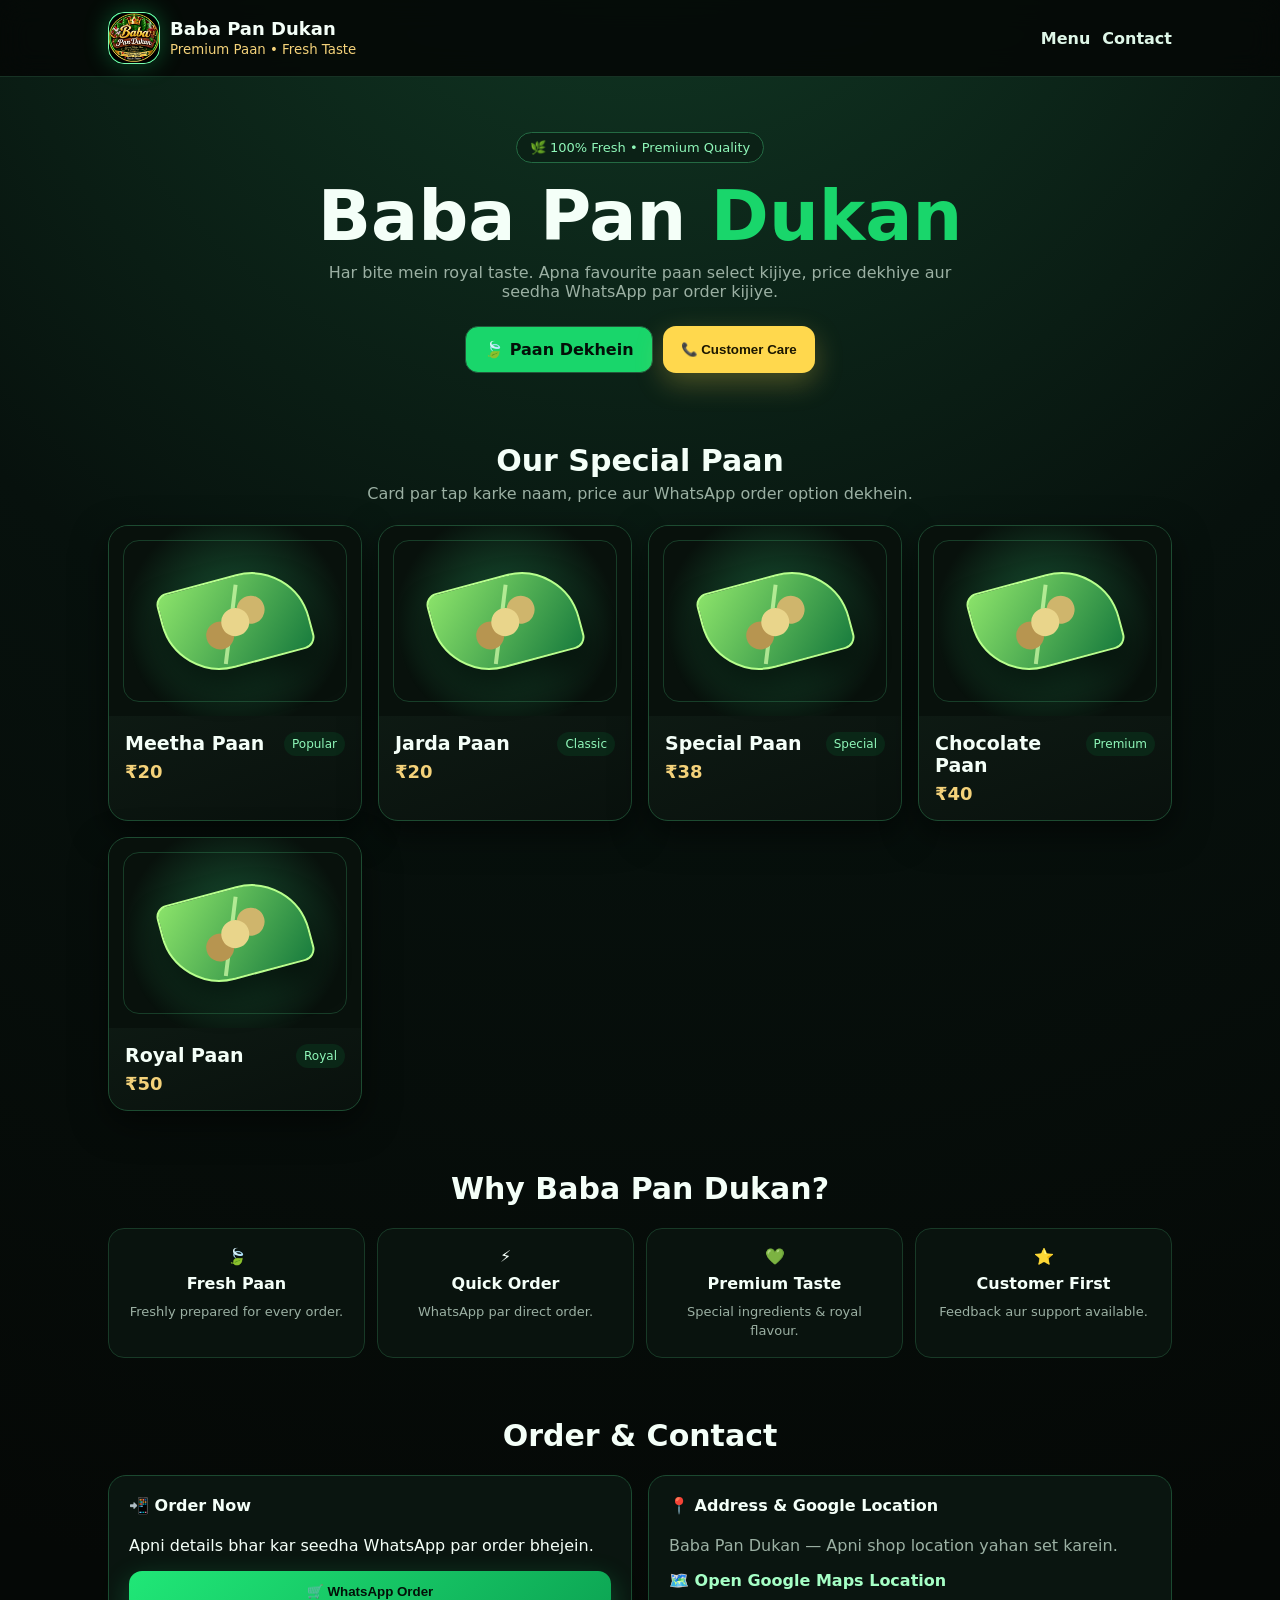
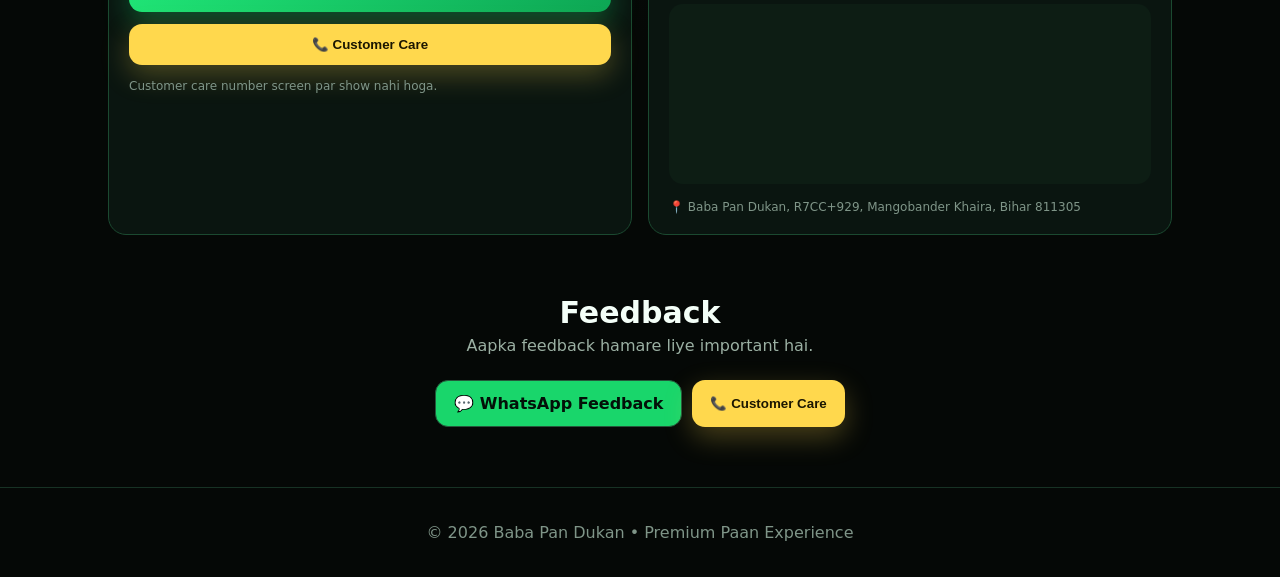
==== index.html @ 9f7e2d70 "Rename Baba_Pan_Dukan_Premium_New_UI.html to index.html" ====
<!DOCTYPE html>
<html lang="hi">
<head>
<meta charset="UTF-8">
<meta name="viewport" content="width=device-width, initial-scale=1.0">
<meta name="theme-color" content="#07110d">
<title>Baba Pan Dukan | Premium Paan</title>
<style>
:root{--bg:#050806;--panel:#0b1510;--panel2:#0f1d15;--green:#19d66b;--green2:#0fa653;--gold:#f4d27a;--text:#f4fff8;--muted:#9bb0a3}
*{box-sizing:border-box}html{scroll-behavior:smooth}body{margin:0;background:radial-gradient(circle at 50% -10%,#123d27 0,#07110d 38%,#050806 75%);color:var(--text);font-family:system-ui,-apple-system,Segoe UI,Roboto,sans-serif}
header{position:sticky;top:0;z-index:20;background:rgba(5,8,6,.9);backdrop-filter:blur(14px);border-bottom:1px solid #173224}
.nav{max-width:1100px;margin:auto;padding:12px 18px;display:flex;align-items:center;justify-content:space-between;gap:14px}
.brand{display:flex;align-items:center;gap:10px}.logo{width:52px;height:52px;border-radius:16px;background:linear-gradient(145deg,#1ce875,#087c3b);display:grid;place-items:center;box-shadow:0 0 25px #19d66b55;border:1px solid #7affb1}
.logo svg{width:40px;height:40px}.logo img{width:100%;height:100%;object-fit:cover;border-radius:16px;display:block}.brand h1{font-size:18px;margin:0}.brand small{color:var(--gold)}
.nav a{color:#dff7e8;text-decoration:none;margin-left:12px;font-weight:700}
.hero{max-width:1100px;margin:auto;padding:55px 18px 35px;text-align:center}.badge{display:inline-block;border:1px solid #246a43;color:#8ff7b9;background:#0b2116;padding:7px 13px;border-radius:999px;font-size:13px}
.hero h2{font-size:clamp(36px,8vw,70px);line-height:1;margin:18px 0 12px}.hero h2 span{color:var(--green)}.hero p{max-width:650px;margin:0 auto;color:var(--muted);font-size:16px}
.actions{display:flex;justify-content:center;gap:10px;flex-wrap:wrap;margin-top:25px}.btn{display:inline-flex;align-items:center;justify-content:center;padding:13px 18px;border-radius:13px;text-decoration:none;font-weight:800;border:1px solid #24583b}.primary{background:var(--green);color:#031008}.secondary{background:#0c1912;color:white}
.section{max-width:1100px;margin:auto;padding:25px 18px}.section h3{text-align:center;font-size:30px;margin:10px 0 6px}.section>p{text-align:center;color:var(--muted);margin-top:0}
.grid{display:grid;grid-template-columns:repeat(auto-fit,minmax(220px,1fr));gap:16px;margin-top:22px}
.card{background:linear-gradient(160deg,#122219,#09110d);border:1px solid #1d4b31;border-radius:20px;overflow:hidden;box-shadow:0 12px 35px #0008;cursor:pointer;transition:.25s}.card:hover{transform:translateY(-5px);border-color:#31e878}
.photo{height:190px;display:grid;place-items:center;background:radial-gradient(circle,#1a5c38,#08110c 70%);position:relative}.photo:after{content:"";position:absolute;inset:14px;border:1px solid #55e89433;border-radius:16px}
.paan{width:145px;height:90px;background:linear-gradient(135deg,#8be36a,#197c3e);border-radius:12px 60px 12px 60px;transform:rotate(-15deg);box-shadow:0 18px 30px #0009;position:relative;border:2px solid #b8ff8d}.paan:before{content:"";position:absolute;left:45%;top:5px;width:4px;height:80px;background:#d8ffae;transform:rotate(22deg);opacity:.7}.paan:after{content:"";position:absolute;width:28px;height:28px;border-radius:50%;background:#e9d58b;left:56px;top:30px;box-shadow:18px -8px #cfb56c,-18px 9px #b79550}
.info{padding:16px}.info h4{margin:0 0 7px;font-size:19px}.price{color:var(--gold);font-weight:900;font-size:18px}.tag{float:right;color:#8ff7b9;font-size:12px;background:#0a2717;padding:5px 8px;border-radius:999px}
.features{display:grid;grid-template-columns:repeat(auto-fit,minmax(180px,1fr));gap:12px;margin-top:22px}.feature{background:#09130e;border:1px solid #183a27;border-radius:16px;padding:18px;text-align:center}.feature b{display:block;margin:8px 0}.feature span{color:var(--muted);font-size:13px}
.contact{display:grid;grid-template-columns:1fr 1fr;gap:16px;margin-top:22px}.box{background:#0a1510;border:1px solid #1b4930;border-radius:18px;padding:20px}.box h4{margin-top:0}.box a{color:#a6ffc6;text-decoration:none;font-weight:800}.map{width:100%;height:180px;border:0;border-radius:14px;background:#0d1d14}
footer{text-align:center;color:#7f9588;padding:35px 18px;border-top:1px solid #173224;margin-top:35px}
.modal{position:fixed;inset:0;background:#000b;display:none;align-items:center;justify-content:center;padding:18px;z-index:50}.modal.open{display:flex}.dialog{max-width:430px;width:100%;background:#0b1510;border:1px solid #2b7047;border-radius:22px;padding:22px;box-shadow:0 30px 80px #000}.close{float:right;background:none;border:0;color:#fff;font-size:28px}.dialog .bigprice{font-size:30px;color:var(--gold);font-weight:900;margin:12px 0}.order{display:block;text-align:center;background:var(--green);color:#031008;text-decoration:none;font-weight:900;padding:15px;border-radius:13px;margin-top:18px}

.order-ui{background:linear-gradient(135deg,#20e777,#0da654)!important;color:#031008!important;border:none!important;box-shadow:0 10px 28px #19d66b55}.care-ui{background:#ffd84d!important;color:#1b1600!important;border:none!important;box-shadow:0 10px 28px #ffd84d44}.form-modal .dialog{max-width:470px}.form-title{margin:8px 0 6px;font-size:25px}.form-sub{color:var(--muted);font-size:14px;margin:0 0 16px}.field{margin:12px 0}.field label{display:block;font-size:13px;font-weight:800;margin:0 0 6px;color:#dff7e8}.field input,.field textarea{width:100%;padding:14px 15px;border-radius:14px;border:1px solid #285b3e;background:#07110d;color:#fff;outline:none;font:inherit}.field textarea{min-height:90px;resize:vertical}.wa-submit{width:100%;margin-top:14px;border:0;padding:15px 18px;border-radius:14px;background:linear-gradient(135deg,#25e878,#0da654);color:#031008;font-size:16px;font-weight:900;cursor:pointer}.selected-item{background:#0a2115;border:1px solid #1d5b39;padding:10px 12px;border-radius:12px;color:#a9f7c5;font-size:13px;margin-bottom:12px}.contact-buttons{display:flex;flex-direction:column;gap:12px}.contact-buttons .btn{width:100%}
@media(max-width:700px){.nav a{display:none}.contact{grid-template-columns:1fr}.hero{padding-top:38px}}
</style>
</head>
<body>
<header><div class="nav">
<div class="brand">
<div class="logo" aria-label="Baba Pan Dukan logo"><img src="[data-uri]" alt="Baba Pan Dukan Logo"></div><div><h1>Baba Pan Dukan</h1><small>Premium Paan • Fresh Taste</small></div>
</div>
<div><a href="#menu">Menu</a><a href="#contact">Contact</a></div>
</div></header>

<section class="hero">
<div class="badge">🌿 100% Fresh • Premium Quality</div>
<h2>Baba Pan <span>Dukan</span></h2>
<p>Har bite mein royal taste. Apna favourite paan select kijiye, price dekhiye aur seedha WhatsApp par order kijiye.</p>
<div class="actions"><a class="btn primary" href="#menu">🍃 Paan Dekhein</a><button class="btn care-ui" type="button" onclick="callCustomerCare()">📞 Customer Care</button></div>
</section>

<section class="section" id="menu">
<h3>Our Special Paan</h3><p>Card par tap karke naam, price aur WhatsApp order option dekhein.</p>
<div class="grid">
<div class="card" onclick="openItem('Meetha Paan','₹20')"><div class="photo"><div class="paan"></div></div><div class="info"><span class="tag">Popular</span><h4>Meetha Paan</h4><div class="price">₹20</div></div></div>
<div class="card" onclick="openItem('Jarda Paan','₹20')"><div class="photo"><div class="paan"></div></div><div class="info"><span class="tag">Classic</span><h4>Jarda Paan</h4><div class="price">₹20</div></div></div>
<div class="card" onclick="openItem('Special Paan','₹38')"><div class="photo"><div class="paan"></div></div><div class="info"><span class="tag">Special</span><h4>Special Paan</h4><div class="price">₹38</div></div></div>
<div class="card" onclick="openItem('Chocolate Paan','₹40')"><div class="photo"><div class="paan"></div></div><div class="info"><span class="tag">Premium</span><h4>Chocolate Paan</h4><div class="price">₹40</div></div></div>
<div class="card" onclick="openItem('Royal Paan','₹50')"><div class="photo"><div class="paan"></div></div><div class="info"><span class="tag">Royal</span><h4>Royal Paan</h4><div class="price">₹50</div></div></div>
</div>
</section>

<section class="section">
<h3>Why Baba Pan Dukan?</h3>
<div class="features">
<div class="feature">🍃<b>Fresh Paan</b><span>Freshly prepared for every order.</span></div>
<div class="feature">⚡<b>Quick Order</b><span>WhatsApp par direct order.</span></div>
<div class="feature">💚<b>Premium Taste</b><span>Special ingredients & royal flavour.</span></div>
<div class="feature">⭐<b>Customer First</b><span>Feedback aur support available.</span></div>
</div>
</section>

<section class="section" id="contact">
<h3>Order & Contact</h3>
<div class="contact">
<div class="box"><h4>📲 Order Now</h4><p>Apni details bhar kar seedha WhatsApp par order bhejein.</p><div class="contact-buttons"><button class="btn order-ui" type="button" onclick="showOrderForm()">🛒 WhatsApp Order</button><button class="btn care-ui" type="button" onclick="callCustomerCare()">📞 Customer Care</button></div><p style="color:#7f9588;font-size:12px;margin:14px 0 0">Customer care number screen par show nahi hoga.</p></div>
<div class="box"><h4>📍 Address & Google Location</h4><p style="color:#9bb0a3">Baba Pan Dukan — Apni shop location yahan set karein.</p><a href="https://maps.app.goo.gl/uQb42yUqo8UnBDfG7" target="_blank">🗺️ Open Google Maps Location</a>
<div style="margin-top:14px">
<iframe class="map" src="https://www.google.com/maps?q=Baba%20Pan%20Dukan%2C%20R7CC%20929%2C%20Mangobander%20Khaira%2C%20Bihar%20811305&output=embed" loading="lazy" allowfullscreen></iframe>
</div>
<p style="color:#7f9588;font-size:12px;margin-bottom:0">📍 Baba Pan Dukan, R7CC+929, Mangobander Khaira, Bihar 811305</p></div>
</div>
</section>

<section class="section">
<h3>Feedback</h3><p>Aapka feedback hamare liye important hai.</p>
<div class="actions"><a class="btn primary" href="https://wa.me/918102856181?text=Feedback%20for%20Baba%20Pan%20Dukan%3A%20" target="_blank">💬 WhatsApp Feedback</a><button class="btn care-ui" type="button" onclick="callCustomerCare()">📞 Customer Care</button></div>
</section>

<footer>© 2026 Baba Pan Dukan • Premium Paan Experience</footer>

<div class="modal" id="modal" onclick="if(event.target===this)closeItem()"><div class="dialog">
<button class="close" onclick="closeItem()">×</button><div class="badge">🍃 Baba Pan Dukan</div><h2 id="itemName"></h2><div class="bigprice" id="itemPrice"></div><p style="color:#9bb0a3">Freshly prepared. WhatsApp par order karne ke liye neeche button dabayein.</p><button class="order order-ui" id="orderBtn" type="button">📲 WhatsApp Order</button>
</div></div>


<div class="modal form-modal" id="orderFormModal" onclick="if(event.target===this)closeOrderForm()"><div class="dialog"><button class="close" onclick="closeOrderForm()">×</button><div class="badge">🛒 Baba Pan Dukan Order</div><h2 class="form-title">Order Details</h2><p class="form-sub">Apni details bhariye, phir WhatsApp par order bhejiye.</p><div class="selected-item" id="selectedItemText">General Paan Order</div><div class="field"><label for="custName">Name</label><input id="custName" type="text" placeholder="Apna naam likhiye"></div><div class="field"><label for="custNumber">Number</label><input id="custNumber" type="tel" inputmode="numeric" placeholder="Apna mobile number likhiye"></div><div class="field"><label for="custAddress">Address</label><textarea id="custAddress" placeholder="Apna complete address likhiye"></textarea></div><button class="wa-submit" type="button" onclick="sendWhatsAppOrder()">💚 WhatsApp Order Kare</button></div></div>
<script>
let selectedOrderItem='';
function openItem(name,price){document.getElementById('itemName').textContent=name;document.getElementById('itemPrice').textContent=price;selectedOrderItem=name+' — '+price;document.getElementById('orderBtn').onclick=function(){showOrderForm(selectedOrderItem)};document.getElementById('modal').classList.add('open');}
function closeItem(){document.getElementById('modal').classList.remove('open')}
function showOrderForm(item){selectedOrderItem=item||selectedOrderItem||'General Paan Order';document.getElementById('selectedItemText').textContent='Selected: '+selectedOrderItem;document.getElementById('modal').classList.remove('open');document.getElementById('orderFormModal').classList.add('open');}
function closeOrderForm(){document.getElementById('orderFormModal').classList.remove('open')}
function sendWhatsAppOrder(){const name=document.getElementById('custName').value.trim();const number=document.getElementById('custNumber').value.trim();const address=document.getElementById('custAddress').value.trim();if(!name||!number||!address){alert('Please Name, Number aur Address bhariye.');return;}const msg='Namaste Baba Pan Dukan,%0A%0A🛒 Order: '+encodeURIComponent(selectedOrderItem||'General Paan Order')+'%0A👤 Name: '+encodeURIComponent(name)+'%0A📱 Customer Number: '+encodeURIComponent(number)+'%0A📍 Address: '+encodeURIComponent(address);window.open('https://wa.me/918102856181?text='+msg,'_blank');}
function callCustomerCare(){window.location.href='tel:9113412347';}
</script>
</body>
</html>
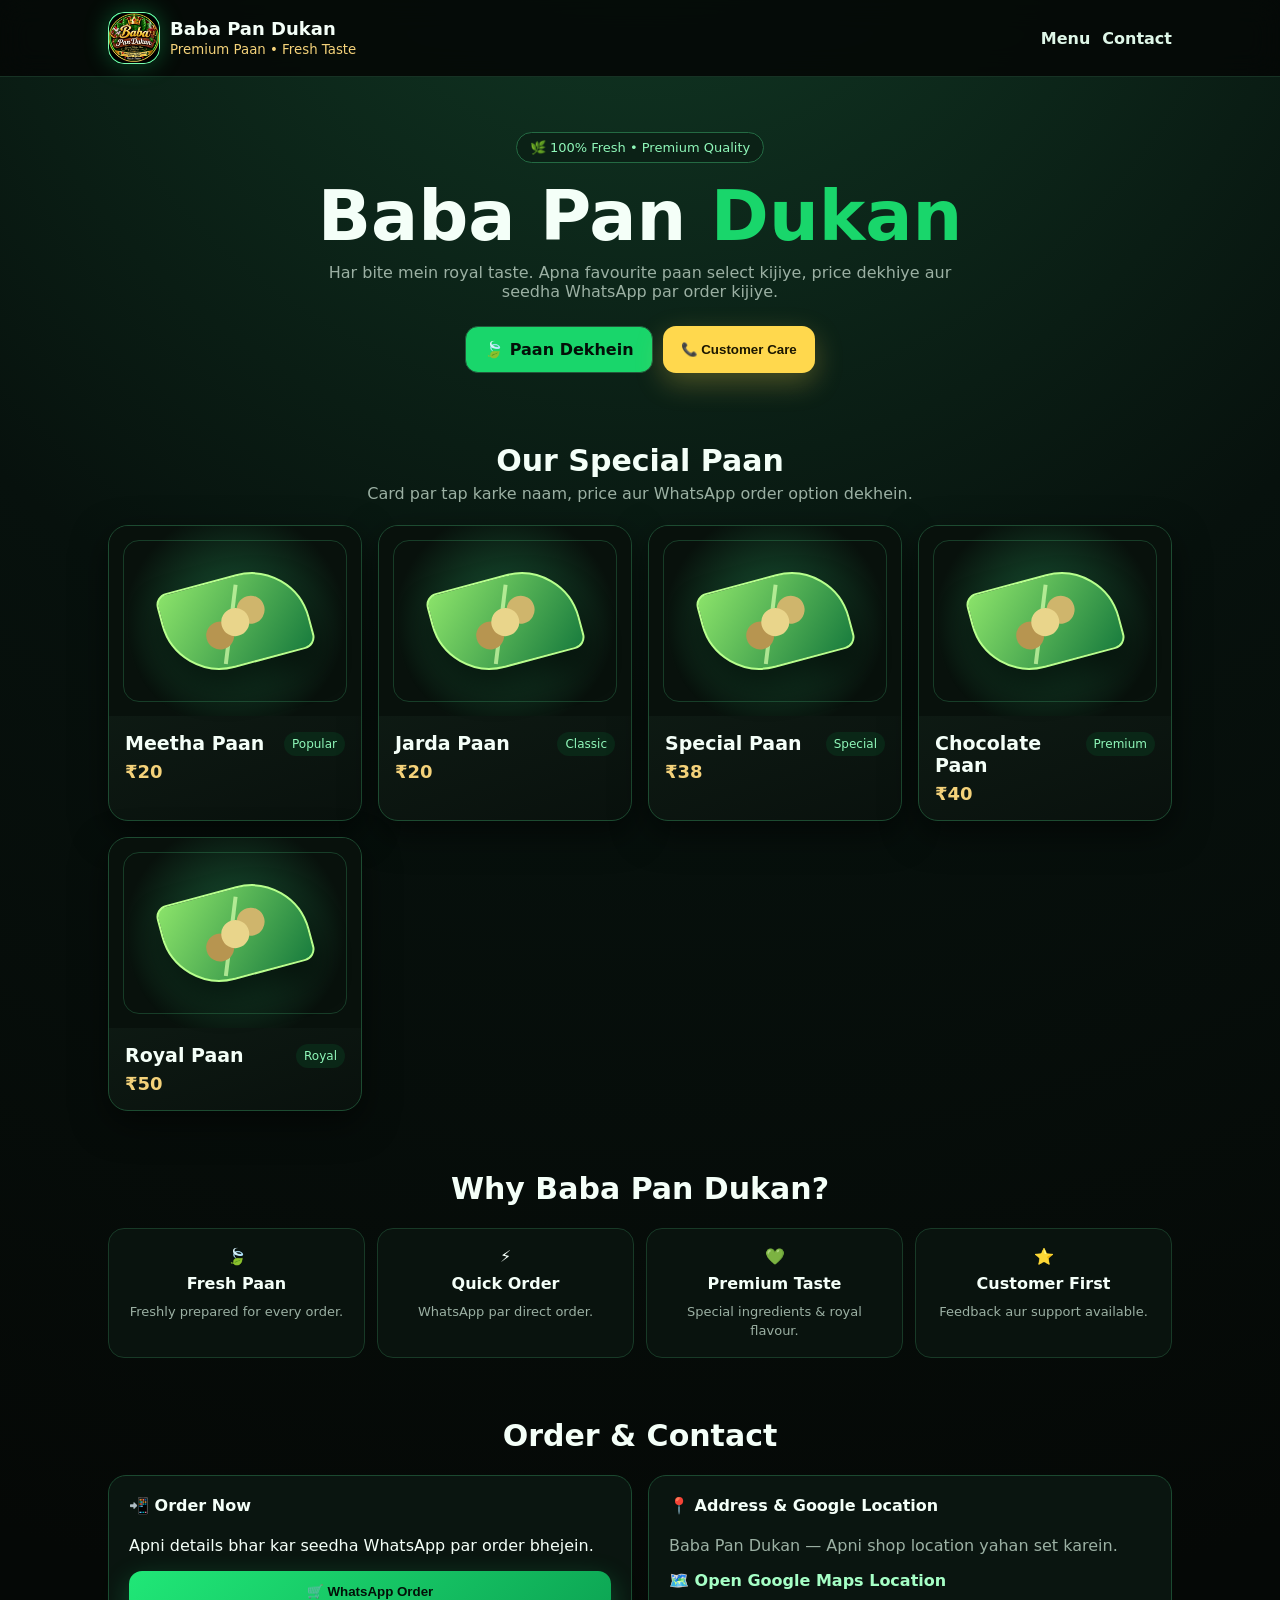
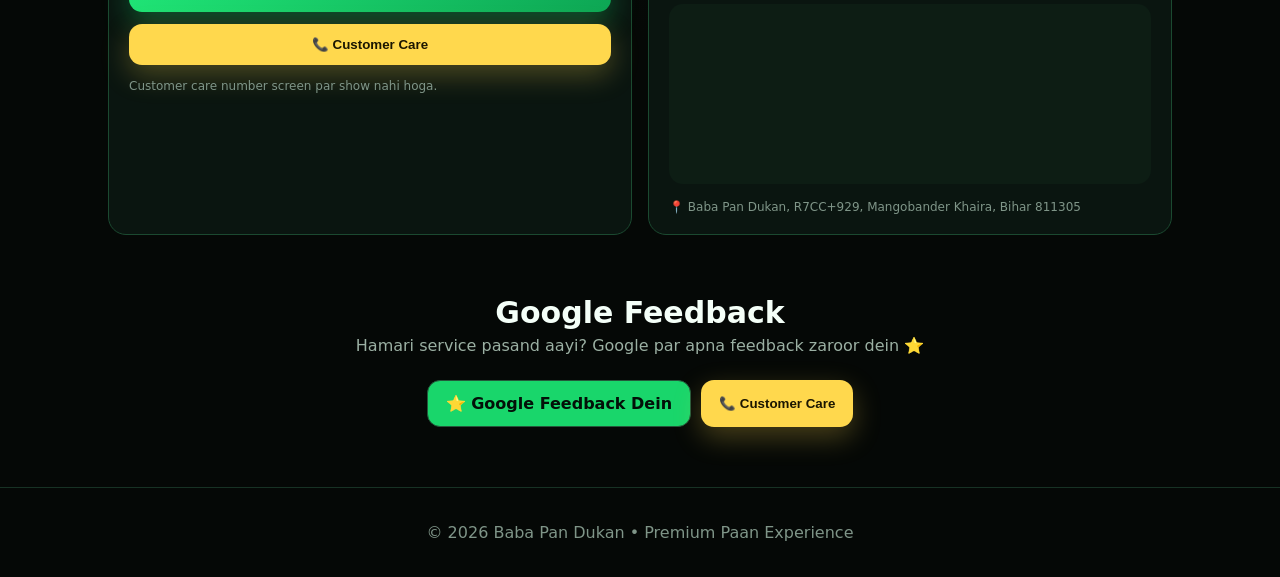
==== commit c286ca13: "Rename Baba_Pan_Dukan_Premium_Google_Feedback-1.html to index.html" ====
--- a/index.html
+++ b/index.html
@@ -80,8 +80,8 @@
 </section>
 
 <section class="section">
-<h3>Feedback</h3><p>Aapka feedback hamare liye important hai.</p>
-<div class="actions"><a class="btn primary" href="https://wa.me/918102856181?text=Feedback%20for%20Baba%20Pan%20Dukan%3A%20" target="_blank">💬 WhatsApp Feedback</a><button class="btn care-ui" type="button" onclick="callCustomerCare()">📞 Customer Care</button></div>
+<h3>Google Feedback</h3><p>Hamari service pasand aayi? Google par apna feedback zaroor dein ⭐</p>
+<div class="actions"><a class="btn primary" href="https://maps.app.goo.gl/XBmLuKjrRUUdSMeK7" target="_blank" rel="noopener">⭐ Google Feedback Dein</a><button class="btn care-ui" type="button" onclick="callCustomerCare()">📞 Customer Care</button></div>
 </section>
 
 <footer>© 2026 Baba Pan Dukan • Premium Paan Experience</footer>
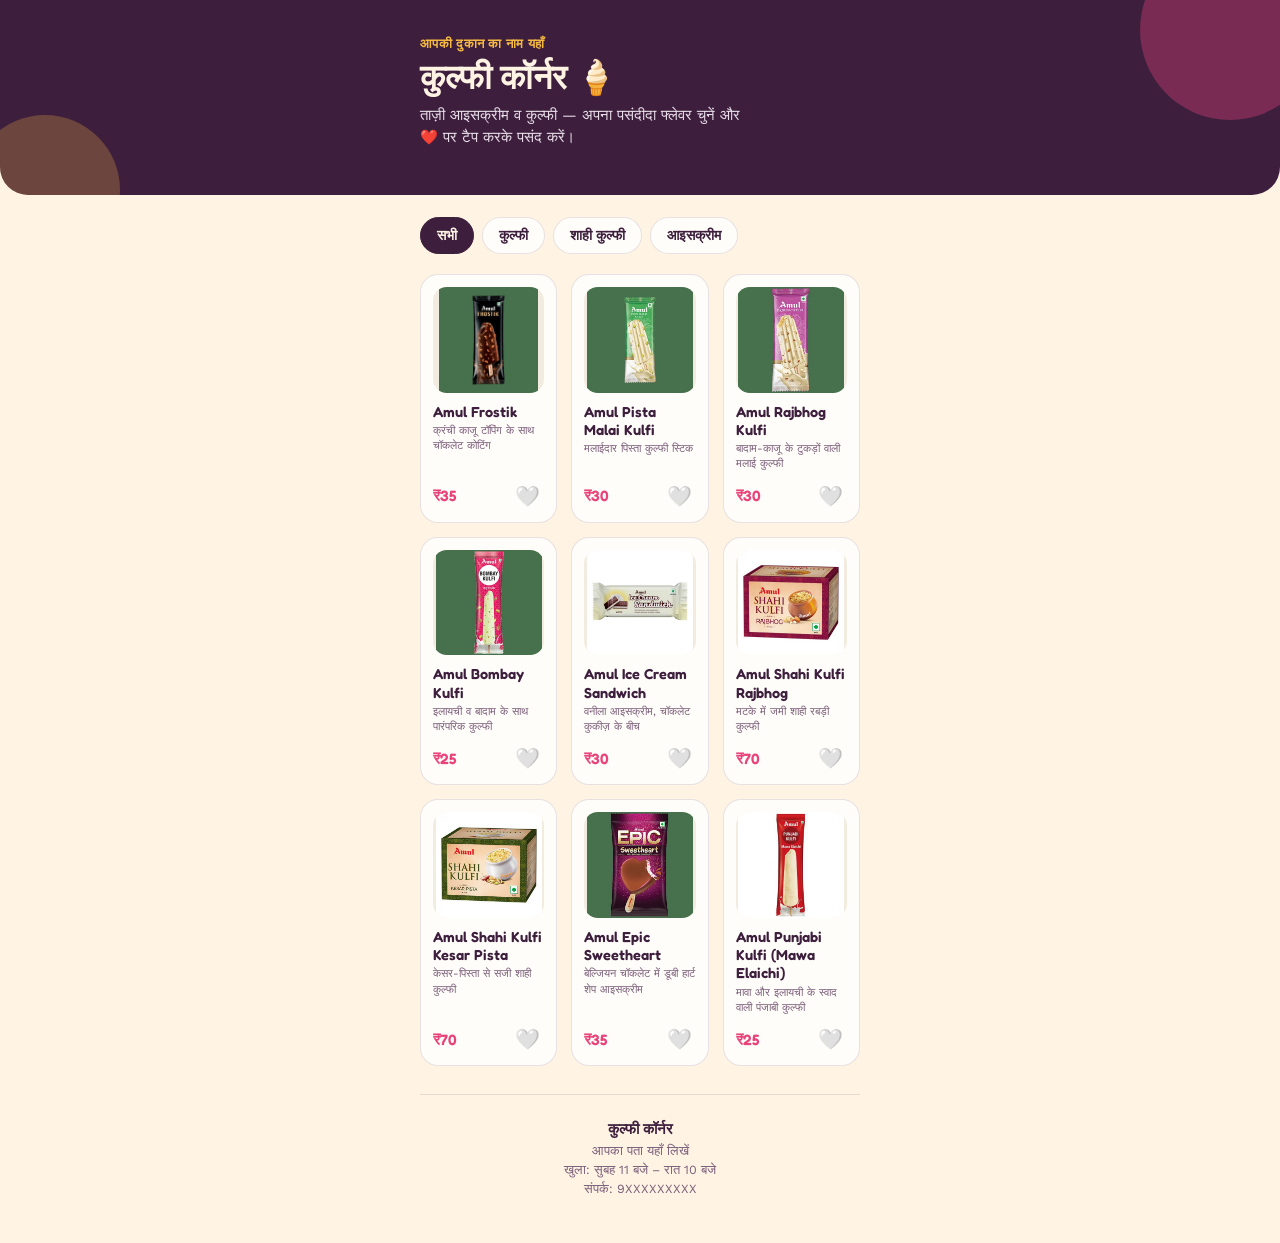
==== commit 99a1fd07: "Rename index (2).html to index.html" ====
--- a/index.html
+++ b/index.html
@@ -3,103 +3,309 @@
 <head>
 <meta charset="UTF-8">
 <meta name="viewport" content="width=device-width, initial-scale=1.0">
-<meta name="theme-color" content="#07110d">
-<title>Baba Pan Dukan | Premium Paan</title>
+<title>कुल्फी कॉर्नर | आइसक्रीम मेन्यू</title>
+<link rel="preconnect" href="https://fonts.googleapis.com">
+<link href="https://fonts.googleapis.com/css2?family=Fredoka:wght@500;600;700&family=Work+Sans:wght@400;500;600&display=swap" rel="stylesheet">
 <style>
-:root{--bg:#050806;--panel:#0b1510;--panel2:#0f1d15;--green:#19d66b;--green2:#0fa653;--gold:#f4d27a;--text:#f4fff8;--muted:#9bb0a3}
-*{box-sizing:border-box}html{scroll-behavior:smooth}body{margin:0;background:radial-gradient(circle at 50% -10%,#123d27 0,#07110d 38%,#050806 75%);color:var(--text);font-family:system-ui,-apple-system,Segoe UI,Roboto,sans-serif}
-header{position:sticky;top:0;z-index:20;background:rgba(5,8,6,.9);backdrop-filter:blur(14px);border-bottom:1px solid #173224}
-.nav{max-width:1100px;margin:auto;padding:12px 18px;display:flex;align-items:center;justify-content:space-between;gap:14px}
-.brand{display:flex;align-items:center;gap:10px}.logo{width:52px;height:52px;border-radius:16px;background:linear-gradient(145deg,#1ce875,#087c3b);display:grid;place-items:center;box-shadow:0 0 25px #19d66b55;border:1px solid #7affb1}
-.logo svg{width:40px;height:40px}.logo img{width:100%;height:100%;object-fit:cover;border-radius:16px;display:block}.brand h1{font-size:18px;margin:0}.brand small{color:var(--gold)}
-.nav a{color:#dff7e8;text-decoration:none;margin-left:12px;font-weight:700}
-.hero{max-width:1100px;margin:auto;padding:55px 18px 35px;text-align:center}.badge{display:inline-block;border:1px solid #246a43;color:#8ff7b9;background:#0b2116;padding:7px 13px;border-radius:999px;font-size:13px}
-.hero h2{font-size:clamp(36px,8vw,70px);line-height:1;margin:18px 0 12px}.hero h2 span{color:var(--green)}.hero p{max-width:650px;margin:0 auto;color:var(--muted);font-size:16px}
-.actions{display:flex;justify-content:center;gap:10px;flex-wrap:wrap;margin-top:25px}.btn{display:inline-flex;align-items:center;justify-content:center;padding:13px 18px;border-radius:13px;text-decoration:none;font-weight:800;border:1px solid #24583b}.primary{background:var(--green);color:#031008}.secondary{background:#0c1912;color:white}
-.section{max-width:1100px;margin:auto;padding:25px 18px}.section h3{text-align:center;font-size:30px;margin:10px 0 6px}.section>p{text-align:center;color:var(--muted);margin-top:0}
-.grid{display:grid;grid-template-columns:repeat(auto-fit,minmax(220px,1fr));gap:16px;margin-top:22px}
-.card{background:linear-gradient(160deg,#122219,#09110d);border:1px solid #1d4b31;border-radius:20px;overflow:hidden;box-shadow:0 12px 35px #0008;cursor:pointer;transition:.25s}.card:hover{transform:translateY(-5px);border-color:#31e878}
-.photo{height:190px;display:grid;place-items:center;background:radial-gradient(circle,#1a5c38,#08110c 70%);position:relative}.photo:after{content:"";position:absolute;inset:14px;border:1px solid #55e89433;border-radius:16px}
-.paan{width:145px;height:90px;background:linear-gradient(135deg,#8be36a,#197c3e);border-radius:12px 60px 12px 60px;transform:rotate(-15deg);box-shadow:0 18px 30px #0009;position:relative;border:2px solid #b8ff8d}.paan:before{content:"";position:absolute;left:45%;top:5px;width:4px;height:80px;background:#d8ffae;transform:rotate(22deg);opacity:.7}.paan:after{content:"";position:absolute;width:28px;height:28px;border-radius:50%;background:#e9d58b;left:56px;top:30px;box-shadow:18px -8px #cfb56c,-18px 9px #b79550}
-.info{padding:16px}.info h4{margin:0 0 7px;font-size:19px}.price{color:var(--gold);font-weight:900;font-size:18px}.tag{float:right;color:#8ff7b9;font-size:12px;background:#0a2717;padding:5px 8px;border-radius:999px}
-.features{display:grid;grid-template-columns:repeat(auto-fit,minmax(180px,1fr));gap:12px;margin-top:22px}.feature{background:#09130e;border:1px solid #183a27;border-radius:16px;padding:18px;text-align:center}.feature b{display:block;margin:8px 0}.feature span{color:var(--muted);font-size:13px}
-.contact{display:grid;grid-template-columns:1fr 1fr;gap:16px;margin-top:22px}.box{background:#0a1510;border:1px solid #1b4930;border-radius:18px;padding:20px}.box h4{margin-top:0}.box a{color:#a6ffc6;text-decoration:none;font-weight:800}.map{width:100%;height:180px;border:0;border-radius:14px;background:#0d1d14}
-footer{text-align:center;color:#7f9588;padding:35px 18px;border-top:1px solid #173224;margin-top:35px}
-.modal{position:fixed;inset:0;background:#000b;display:none;align-items:center;justify-content:center;padding:18px;z-index:50}.modal.open{display:flex}.dialog{max-width:430px;width:100%;background:#0b1510;border:1px solid #2b7047;border-radius:22px;padding:22px;box-shadow:0 30px 80px #000}.close{float:right;background:none;border:0;color:#fff;font-size:28px}.dialog .bigprice{font-size:30px;color:var(--gold);font-weight:900;margin:12px 0}.order{display:block;text-align:center;background:var(--green);color:#031008;text-decoration:none;font-weight:900;padding:15px;border-radius:13px;margin-top:18px}
-
-.order-ui{background:linear-gradient(135deg,#20e777,#0da654)!important;color:#031008!important;border:none!important;box-shadow:0 10px 28px #19d66b55}.care-ui{background:#ffd84d!important;color:#1b1600!important;border:none!important;box-shadow:0 10px 28px #ffd84d44}.form-modal .dialog{max-width:470px}.form-title{margin:8px 0 6px;font-size:25px}.form-sub{color:var(--muted);font-size:14px;margin:0 0 16px}.field{margin:12px 0}.field label{display:block;font-size:13px;font-weight:800;margin:0 0 6px;color:#dff7e8}.field input,.field textarea{width:100%;padding:14px 15px;border-radius:14px;border:1px solid #285b3e;background:#07110d;color:#fff;outline:none;font:inherit}.field textarea{min-height:90px;resize:vertical}.wa-submit{width:100%;margin-top:14px;border:0;padding:15px 18px;border-radius:14px;background:linear-gradient(135deg,#25e878,#0da654);color:#031008;font-size:16px;font-weight:900;cursor:pointer}.selected-item{background:#0a2115;border:1px solid #1d5b39;padding:10px 12px;border-radius:12px;color:#a9f7c5;font-size:13px;margin-bottom:12px}.contact-buttons{display:flex;flex-direction:column;gap:12px}.contact-buttons .btn{width:100%}
-@media(max-width:700px){.nav a{display:none}.contact{grid-template-columns:1fr}.hero{padding-top:38px}}
+  :root{
+    --cream:#FFF3E4;
+    --cream-card:#FFFDF9;
+    --plum:#3D1F3D;
+    --raspberry:#E8437B;
+    --pistachio:#7A9B3E;
+    --mango:#F5B942;
+    --line: rgba(61,31,61,0.12);
+  }
+  *{box-sizing:border-box; margin:0; padding:0;}
+  body{
+    background:var(--cream);
+    color:var(--plum);
+    font-family:'Work Sans', sans-serif;
+    -webkit-font-smoothing:antialiased;
+    padding-bottom:40px;
+  }
+  .wrap{max-width:480px; margin:0 auto; padding:0 20px;}
+
+  header.hero{
+    background:var(--plum);
+    color:var(--cream);
+    padding:36px 20px 46px;
+    position:relative;
+    overflow:hidden;
+    border-bottom-left-radius:28px;
+    border-bottom-right-radius:28px;
+  }
+  header.hero::before{
+    content:"";
+    position:absolute;
+    top:-60px; right:-40px;
+    width:180px; height:180px;
+    border-radius:50%;
+    background:var(--raspberry);
+    opacity:0.35;
+  }
+  header.hero::after{
+    content:"";
+    position:absolute;
+    bottom:-70px; left:-30px;
+    width:150px; height:150px;
+    border-radius:50%;
+    background:var(--mango);
+    opacity:0.25;
+  }
+  .hero-inner{position:relative; z-index:2; max-width:480px; margin:0 auto;}
+  .shop-tag{
+    font-size:13px;
+    letter-spacing:0.3px;
+    color:var(--mango);
+    font-weight:600;
+    margin-bottom:6px;
+  }
+  h1.shop-name{
+    font-family:'Fredoka', sans-serif;
+    font-size:34px;
+    font-weight:700;
+    line-height:1.1;
+    margin-bottom:10px;
+  }
+  .hero-desc{
+    font-size:14.5px;
+    color:#EADFEA;
+    line-height:1.5;
+    max-width:340px;
+  }
+
+  .tabs{
+    display:flex;
+    gap:8px;
+    margin:22px 0 18px;
+    overflow-x:auto;
+    padding-bottom:2px;
+  }
+  .tab{
+    flex:0 0 auto;
+    padding:9px 16px;
+    border-radius:999px;
+    background:var(--cream-card);
+    border:1.5px solid var(--line);
+    font-family:'Work Sans';
+    font-size:13.5px;
+    font-weight:600;
+    color:var(--plum);
+    cursor:pointer;
+    white-space:nowrap;
+  }
+  .tab.active{
+    background:var(--plum);
+    color:var(--cream);
+    border-color:var(--plum);
+  }
+
+  .grid{
+    display:grid;
+    grid-template-columns:1fr 1fr;
+    gap:14px;
+    margin-bottom:28px;
+  }
+  .card{
+    background:var(--cream-card);
+    border-radius:18px;
+    padding:12px 12px 12px;
+    border:1px solid var(--line);
+    position:relative;
+    display:flex;
+    flex-direction:column;
+  }
+  .photo-wrap{
+    width:100%;
+    aspect-ratio:1/0.95;
+    border-radius:14px;
+    overflow:hidden;
+    margin-bottom:10px;
+    background:#f2ece0;
+    display:flex;
+    align-items:center;
+    justify-content:center;
+  }
+  .photo-wrap img{
+    width:100%;
+    height:100%;
+    object-fit:contain;
+  }
+  .flavor-name{
+    font-family:'Fredoka';
+    font-size:14.5px;
+    font-weight:600;
+    line-height:1.25;
+    margin-bottom:2px;
+  }
+  .flavor-desc{
+    font-size:11px;
+    color:#7A5E7A;
+    line-height:1.4;
+    margin-bottom:10px;
+    flex-grow:1;
+  }
+  .card-bottom{
+    display:flex;
+    align-items:center;
+    justify-content:space-between;
+  }
+  .price{
+    font-family:'Fredoka';
+    font-weight:600;
+    font-size:15px;
+    color:var(--raspberry);
+  }
+  .like-btn{
+    background:none;
+    border:none;
+    font-size:20px;
+    cursor:pointer;
+    line-height:1;
+    padding:4px;
+    transition:transform 0.15s ease;
+  }
+  .like-btn.liked{ transform:scale(1.15); }
+
+  .fav-note{
+    display:flex;
+    align-items:center;
+    gap:8px;
+    background:#FBE4EC;
+    border:1px solid rgba(232,67,123,0.25);
+    color:var(--raspberry);
+    font-size:13px;
+    font-weight:500;
+    padding:10px 14px;
+    border-radius:12px;
+    margin-bottom:20px;
+  }
+
+  footer{
+    margin-top:10px;
+    text-align:center;
+    padding:24px 20px 4px;
+    border-top:1px solid var(--line);
+  }
+  footer .shop-line{
+    font-family:'Fredoka';
+    font-weight:600;
+    font-size:15px;
+    margin-bottom:4px;
+  }
+  footer .addr{
+    font-size:12.5px;
+    color:#7A5E7A;
+    line-height:1.5;
+  }
+
+  @media (min-width:520px){
+    .grid{grid-template-columns:1fr 1fr 1fr;}
+  }
 </style>
 </head>
 <body>
-<header><div class="nav">
-<div class="brand">
-<div class="logo" aria-label="Baba Pan Dukan logo"><img src="[data-uri]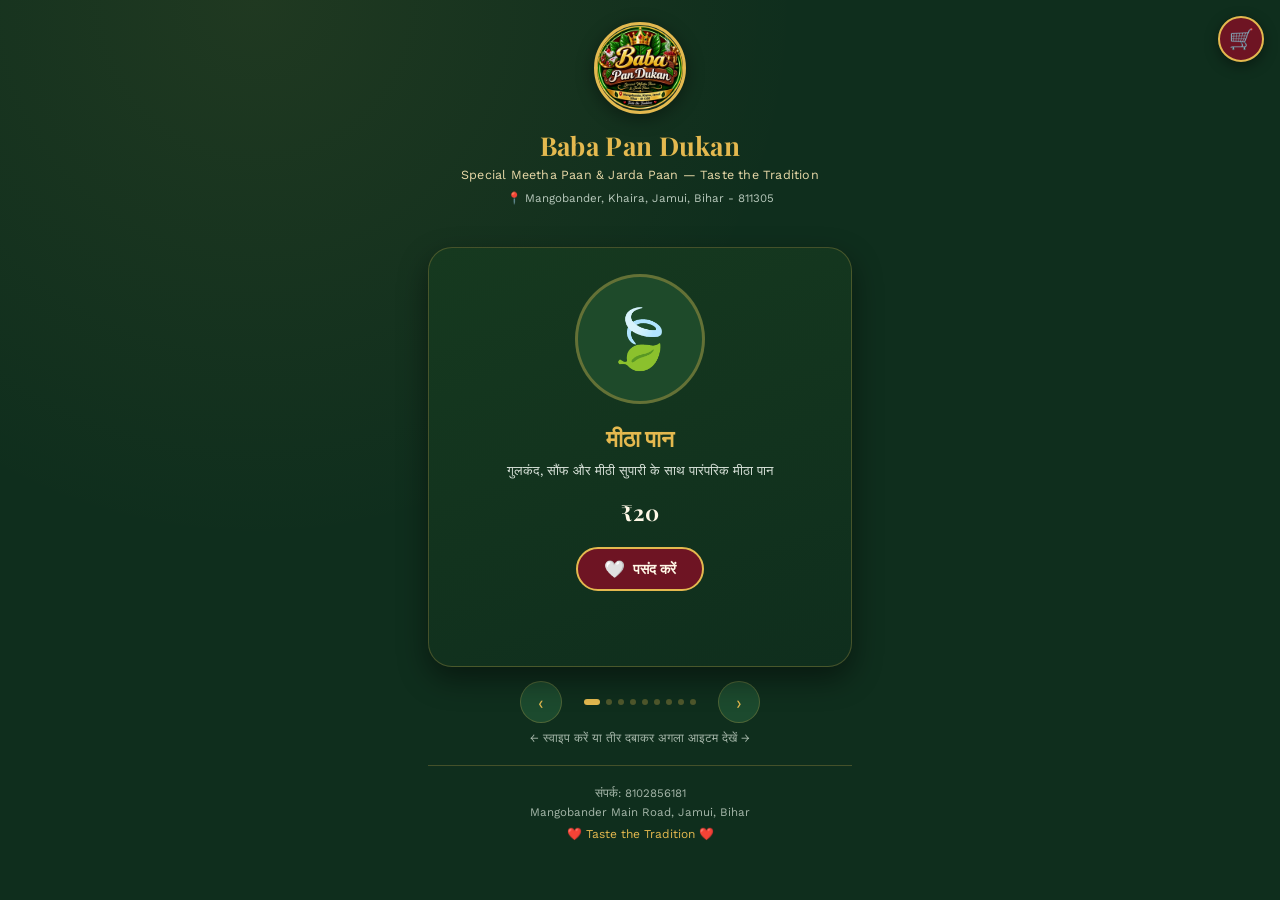
==== commit 8fd2582d: "Rename baba-pan-dukan.html to index.html" ====
--- a/index.html
+++ b/index.html
@@ -3,308 +3,524 @@
 <head>
 <meta charset="UTF-8">
 <meta name="viewport" content="width=device-width, initial-scale=1.0">
-<title>कुल्फी कॉर्नर | आइसक्रीम मेन्यू</title>
+<title>Baba Pan Dukan | पान मेन्यू</title>
 <link rel="preconnect" href="https://fonts.googleapis.com">
-<link href="https://fonts.googleapis.com/css2?family=Fredoka:wght@500;600;700&family=Work+Sans:wght@400;500;600&display=swap" rel="stylesheet">
+<link href="https://fonts.googleapis.com/css2?family=Playfair+Display:wght@600;700&family=Work+Sans:wght@400;500;600;700&display=swap" rel="stylesheet">
 <style>
   :root{
-    --cream:#FFF3E4;
-    --cream-card:#FFFDF9;
-    --plum:#3D1F3D;
-    --raspberry:#E8437B;
-    --pistachio:#7A9B3E;
-    --mango:#F5B942;
-    --line: rgba(61,31,61,0.12);
+    --dark-green:#0F2E1D;
+    --mid-green:#1C4A2E;
+    --gold:#D4AF37;
+    --gold2:#E4B94F;
+    --maroon:#6E1423;
+    --cream:#FFF8E7;
+    --line: rgba(228,185,79,0.25);
   }
   *{box-sizing:border-box; margin:0; padding:0;}
   body{
-    background:var(--cream);
-    color:var(--plum);
+    background:var(--dark-green);
+    background-image: radial-gradient(circle at 20% 0%, rgba(228,185,79,0.08), transparent 40%);
+    color:var(--cream);
     font-family:'Work Sans', sans-serif;
     -webkit-font-smoothing:antialiased;
-    padding-bottom:40px;
-  }
-  .wrap{max-width:480px; margin:0 auto; padding:0 20px;}
-
-  header.hero{
-    background:var(--plum);
+    min-height:100vh;
+    padding-bottom:30px;
+  }
+  .wrap{max-width:460px; margin:0 auto; padding:0 18px;}
+
+  /* HEADER */
+  header{
+    padding:22px 18px 18px;
+    text-align:center;
+    position:relative;
+  }
+  .logo-img{
+    width:92px; height:92px;
+    border-radius:50%;
+    object-fit:cover;
+    border:3px solid var(--gold2);
+    box-shadow:0 4px 18px rgba(0,0,0,0.4);
+    margin-bottom:10px;
+  }
+  h1.shop-name{
+    font-family:'Playfair Display', serif;
+    font-size:26px;
+    font-weight:700;
+    color:var(--gold2);
+    letter-spacing:0.3px;
+  }
+  .tagline{
+    font-size:12.5px;
+    color:#E8D9A8;
+    margin-top:4px;
+    letter-spacing:0.2px;
+  }
+  .addr-line{
+    font-size:11.5px;
+    color:#B8C9BC;
+    margin-top:8px;
+    line-height:1.5;
+  }
+
+  /* CART BUTTON */
+  .cart-btn{
+    position:fixed;
+    top:16px; right:16px;
+    background:var(--maroon);
+    border:2px solid var(--gold2);
     color:var(--cream);
-    padding:36px 20px 46px;
+    width:46px; height:46px;
+    border-radius:50%;
+    display:flex; align-items:center; justify-content:center;
+    font-size:20px;
+    cursor:pointer;
+    z-index:50;
+    box-shadow:0 4px 14px rgba(0,0,0,0.4);
+  }
+  .cart-count{
+    position:absolute;
+    top:-4px; right:-4px;
+    background:var(--gold2);
+    color:var(--dark-green);
+    font-size:11px;
+    font-weight:700;
+    width:20px; height:20px;
+    border-radius:50%;
+    display:flex; align-items:center; justify-content:center;
+  }
+
+  /* CARD STACK */
+  .stage{
     position:relative;
-    overflow:hidden;
-    border-bottom-left-radius:28px;
-    border-bottom-right-radius:28px;
-  }
-  header.hero::before{
-    content:"";
+    height:420px;
+    margin:22px 0 14px;
+    touch-action:pan-y;
+  }
+  .card{
     position:absolute;
-    top:-60px; right:-40px;
-    width:180px; height:180px;
-    border-radius:50%;
-    background:var(--raspberry);
-    opacity:0.35;
-  }
-  header.hero::after{
-    content:"";
-    position:absolute;
-    bottom:-70px; left:-30px;
-    width:150px; height:150px;
-    border-radius:50%;
-    background:var(--mango);
-    opacity:0.25;
-  }
-  .hero-inner{position:relative; z-index:2; max-width:480px; margin:0 auto;}
-  .shop-tag{
-    font-size:13px;
-    letter-spacing:0.3px;
-    color:var(--mango);
-    font-weight:600;
-    margin-bottom:6px;
-  }
-  h1.shop-name{
-    font-family:'Fredoka', sans-serif;
-    font-size:34px;
-    font-weight:700;
-    line-height:1.1;
-    margin-bottom:10px;
-  }
-  .hero-desc{
-    font-size:14.5px;
-    color:#EADFEA;
-    line-height:1.5;
-    max-width:340px;
-  }
-
-  .tabs{
-    display:flex;
-    gap:8px;
-    margin:22px 0 18px;
-    overflow-x:auto;
-    padding-bottom:2px;
-  }
-  .tab{
-    flex:0 0 auto;
-    padding:9px 16px;
-    border-radius:999px;
-    background:var(--cream-card);
+    inset:0;
+    background:linear-gradient(160deg, #16391F, #0F2E1D);
     border:1.5px solid var(--line);
-    font-family:'Work Sans';
-    font-size:13.5px;
-    font-weight:600;
-    color:var(--plum);
-    cursor:pointer;
-    white-space:nowrap;
-  }
-  .tab.active{
-    background:var(--plum);
-    color:var(--cream);
-    border-color:var(--plum);
-  }
-
-  .grid{
-    display:grid;
-    grid-template-columns:1fr 1fr;
-    gap:14px;
-    margin-bottom:28px;
-  }
-  .card{
-    background:var(--cream-card);
-    border-radius:18px;
-    padding:12px 12px 12px;
-    border:1px solid var(--line);
-    position:relative;
+    border-radius:24px;
+    padding:26px 22px 22px;
     display:flex;
     flex-direction:column;
-  }
-  .photo-wrap{
-    width:100%;
-    aspect-ratio:1/0.95;
-    border-radius:14px;
-    overflow:hidden;
-    margin-bottom:10px;
-    background:#f2ece0;
+    align-items:center;
+    text-align:center;
+    box-shadow:0 12px 30px rgba(0,0,0,0.45);
+    transition:transform 0.28s ease, opacity 0.28s ease;
+    user-select:none;
+    cursor:grab;
+  }
+  .card.dragging{ transition:none; cursor:grabbing; }
+  .icon-circle{
+    width:130px; height:130px;
+    border-radius:50%;
+    display:flex; align-items:center; justify-content:center;
+    font-size:58px;
+    margin-bottom:18px;
+    box-shadow: inset 0 0 0 3px rgba(228,185,79,0.35);
+  }
+  .item-name{
+    font-family:'Playfair Display', serif;
+    font-size:23px;
+    font-weight:700;
+    color:var(--gold2);
+    margin-bottom:8px;
+  }
+  .item-desc{
+    font-size:13px;
+    color:#D9E2DA;
+    line-height:1.55;
+    margin-bottom:16px;
+    max-width:280px;
+  }
+  .item-price{
+    font-family:'Playfair Display', serif;
+    font-size:22px;
+    font-weight:700;
+    color:var(--cream);
+    margin-bottom:20px;
+  }
+  .like-btn{
+    background:var(--maroon);
+    border:2px solid var(--gold2);
+    color:var(--cream);
+    padding:10px 26px;
+    border-radius:999px;
+    font-size:14px;
+    font-weight:600;
+    font-family:'Work Sans';
+    cursor:pointer;
+    display:flex; align-items:center; gap:8px;
+  }
+  .like-btn.added{
+    background:var(--gold2);
+    color:var(--dark-green);
+    border-color:var(--gold2);
+  }
+  .heart-ic{ font-size:17px; }
+
+  /* NAV */
+  .nav-row{
     display:flex;
     align-items:center;
     justify-content:center;
-  }
-  .photo-wrap img{
+    gap:22px;
+    margin-bottom:8px;
+  }
+  .nav-btn{
+    width:42px; height:42px;
+    border-radius:50%;
+    background:var(--mid-green);
+    border:1.5px solid var(--line);
+    color:var(--gold2);
+    font-size:18px;
+    display:flex; align-items:center; justify-content:center;
+    cursor:pointer;
+  }
+  .dots{
+    display:flex;
+    gap:6px;
+  }
+  .dot{
+    width:6px; height:6px;
+    border-radius:50%;
+    background:rgba(228,185,79,0.3);
+  }
+  .dot.active{ background:var(--gold2); width:16px; border-radius:4px; }
+
+  .swipe-hint{
+    text-align:center;
+    font-size:11.5px;
+    color:#A6B7AA;
+    margin-bottom:20px;
+  }
+
+  footer{
+    text-align:center;
+    padding:18px 20px 4px;
+    border-top:1px solid var(--line);
+    margin-top:10px;
+  }
+  footer .addr{
+    font-size:11.5px;
+    color:#A6B7AA;
+    line-height:1.6;
+  }
+  footer .heart-line{ color:var(--gold2); margin-top:6px; font-size:12px; }
+
+  /* CART MODAL */
+  .overlay{
+    position:fixed; inset:0;
+    background:rgba(0,0,0,0.6);
+    z-index:100;
+    display:none;
+    align-items:flex-end;
+  }
+  .overlay.open{ display:flex; }
+  .sheet{
+    background:var(--dark-green);
+    border-top:2px solid var(--gold2);
+    border-radius:22px 22px 0 0;
     width:100%;
-    height:100%;
-    object-fit:contain;
-  }
-  .flavor-name{
-    font-family:'Fredoka';
-    font-size:14.5px;
-    font-weight:600;
-    line-height:1.25;
-    margin-bottom:2px;
-  }
-  .flavor-desc{
-    font-size:11px;
-    color:#7A5E7A;
-    line-height:1.4;
-    margin-bottom:10px;
-    flex-grow:1;
-  }
-  .card-bottom{
+    max-width:460px;
+    margin:0 auto;
+    padding:20px 20px 26px;
+    max-height:78vh;
+    overflow-y:auto;
+  }
+  .sheet-title{
+    font-family:'Playfair Display';
+    font-size:19px;
+    color:var(--gold2);
+    font-weight:700;
+    margin-bottom:14px;
     display:flex;
+    justify-content:space-between;
     align-items:center;
+  }
+  .close-x{ font-size:20px; cursor:pointer; color:#D9E2DA; }
+  .cart-item{
+    display:flex;
     justify-content:space-between;
-  }
-  .price{
-    font-family:'Fredoka';
-    font-weight:600;
+    align-items:center;
+    padding:10px 0;
+    border-bottom:1px solid var(--line);
+    font-size:14px;
+  }
+  .cart-item .ci-name{ color:var(--cream); font-weight:500; }
+  .cart-item .ci-price{ color:var(--gold2); font-weight:600; margin-left:10px; }
+  .remove-x{
+    background:none; border:none; color:#C77;
+    font-size:13px; cursor:pointer; margin-left:10px;
+  }
+  .cart-empty{
+    text-align:center;
+    color:#A6B7AA;
+    font-size:13.5px;
+    padding:26px 10px;
+  }
+  .cart-total{
+    display:flex;
+    justify-content:space-between;
+    font-family:'Playfair Display';
+    font-size:17px;
+    font-weight:700;
+    color:var(--cream);
+    margin:14px 0 16px;
+    padding-top:10px;
+    border-top:1.5px solid var(--gold2);
+  }
+  .wa-btn{
+    width:100%;
+    background:#25D366;
+    color:#0b3d1f;
+    border:none;
+    padding:14px;
+    border-radius:14px;
     font-size:15px;
-    color:var(--raspberry);
-  }
-  .like-btn{
-    background:none;
-    border:none;
-    font-size:20px;
+    font-weight:700;
+    font-family:'Work Sans';
     cursor:pointer;
-    line-height:1;
-    padding:4px;
-    transition:transform 0.15s ease;
-  }
-  .like-btn.liked{ transform:scale(1.15); }
-
-  .fav-note{
-    display:flex;
-    align-items:center;
-    gap:8px;
-    background:#FBE4EC;
-    border:1px solid rgba(232,67,123,0.25);
-    color:var(--raspberry);
-    font-size:13px;
-    font-weight:500;
-    padding:10px 14px;
-    border-radius:12px;
-    margin-bottom:20px;
-  }
-
-  footer{
-    margin-top:10px;
-    text-align:center;
-    padding:24px 20px 4px;
-    border-top:1px solid var(--line);
-  }
-  footer .shop-line{
-    font-family:'Fredoka';
-    font-weight:600;
-    font-size:15px;
-    margin-bottom:4px;
-  }
-  footer .addr{
-    font-size:12.5px;
-    color:#7A5E7A;
-    line-height:1.5;
-  }
-
-  @media (min-width:520px){
-    .grid{grid-template-columns:1fr 1fr 1fr;}
-  }
+    display:flex; align-items:center; justify-content:center; gap:8px;
+  }
+  .wa-btn[disabled]{ opacity:0.4; }
 </style>
 </head>
 <body>
 
-<header class="hero">
-  <div class="hero-inner wrap">
-    <div class="shop-tag">आपकी दुकान का नाम यहाँ</div>
-    <h1 class="shop-name">कुल्फी कॉर्नर 🍦</h1>
-    <p class="hero-desc">ताज़ी आइसक्रीम व कुल्फी — अपना पसंदीदा फ्लेवर चुनें और ❤️ पर टैप करके पसंद करें।</p>
+<div class="cart-btn" id="cartBtn">
+  🛒
+  <div class="cart-count" id="cartCount" style="display:none;">0</div>
+</div>
+
+<div class="wrap">
+  <header>
+    <img class="logo-img" src="[data-uri]" alt="Baba Pan Dukan">
+    <h1 class="shop-name">Baba Pan Dukan</h1>
+    <div class="tagline">Special Meetha Paan &amp; Jarda Paan — Taste the Tradition</div>
+    <div class="addr-line">📍 Mangobander, Khaira, Jamui, Bihar - 811305</div>
+  </header>
+
+  <div class="stage" id="stage"></div>
+
+  <div class="nav-row">
+    <div class="nav-btn" id="prevBtn">‹</div>
+    <div class="dots" id="dots"></div>
+    <div class="nav-btn" id="nextBtn">›</div>
   </div>
-</header>
-
-<div class="wrap">
-  <div class="tabs" id="tabs">
-    <div class="tab active" data-cat="all">सभी</div>
-    <div class="tab" data-cat="kulfi">कुल्फी</div>
-    <div class="tab" data-cat="shahi">शाही कुल्फी</div>
-    <div class="tab" data-cat="icecream">आइसक्रीम</div>
-  </div>
-
-  <div class="fav-note" id="favNote" style="display:none;">
-    <span>❤️</span>
-    <span id="favText">0 फ्लेवर पसंद किए गए</span>
-  </div>
-
-  <div class="grid" id="grid"></div>
+  <div class="swipe-hint">← स्वाइप करें या तीर दबाकर अगला आइटम देखें →</div>
 
   <footer>
-    <div class="shop-line">कुल्फी कॉर्नर</div>
-    <div class="addr">आपका पता यहाँ लिखें<br>खुला: सुबह 11 बजे – रात 10 बजे<br>संपर्क: 9XXXXXXXXX</div>
+    <div class="addr">संपर्क: 8102856181<br>Mangobander Main Road, Jamui, Bihar</div>
+    <div class="heart-line">❤️ Taste the Tradition ❤️</div>
   </footer>
 </div>
 
+<div class="overlay" id="overlay">
+  <div class="sheet">
+    <div class="sheet-title">
+      <span>आपका कार्ट 🛒</span>
+      <span class="close-x" id="closeCart">✕</span>
+    </div>
+    <div id="cartList"></div>
+    <div class="cart-total" id="cartTotal" style="display:none;">
+      <span>कुल</span><span id="totalAmt">₹0</span>
+    </div>
+    <button class="wa-btn" id="waBtn" disabled>📲 WhatsApp पर ऑर्डर करें</button>
+  </div>
+</div>
+
 <script>
-const products = [{"name": "Amul Frostik", "desc": "क्रंची काजू टॉपिंग के साथ चॉकलेट कोटिंग", "price": "₹35", "cat": "icecream", "img": "[data-uri]"}, {"name": "Amul Pista Malai Kulfi", "desc": "मलाईदार पिस्ता कुल्फी स्टिक", "price": "₹30", "cat": "kulfi", "img": "[data-uri]"}, {"name": "Amul Rajbhog Kulfi", "desc": "बादाम-काजू के टुकड़ों वाली मलाई कुल्फी", "price": "₹30", "cat": "kulfi", "img": "[data-uri]"}, {"name": "Amul Bombay Kulfi", "desc": "इलायची व बादाम के साथ पारंपरिक कुल्फी", "price": "₹25", "cat": "kulfi", "img": "[data-uri]"}, {"name": "Amul Ice Cream Sandwich", "desc": "वनीला आइसक्रीम, चॉकलेट कुकीज़ के बीच", "price": "₹30", "cat": "icecream", "img": "[data-uri]"}, {"name": "Amul Shahi Kulfi Rajbhog", "desc": "मटके में जमी शाही रबड़ी कुल्फी", "price": "₹70", "cat": "shahi", "img": "[data-uri]"}, {"name": "Amul Shahi Kulfi Kesar Pista", "desc": "केसर-पिस्ता से सजी शाही कुल्फी", "price": "₹70", "cat": "shahi", "img": "[data-uri]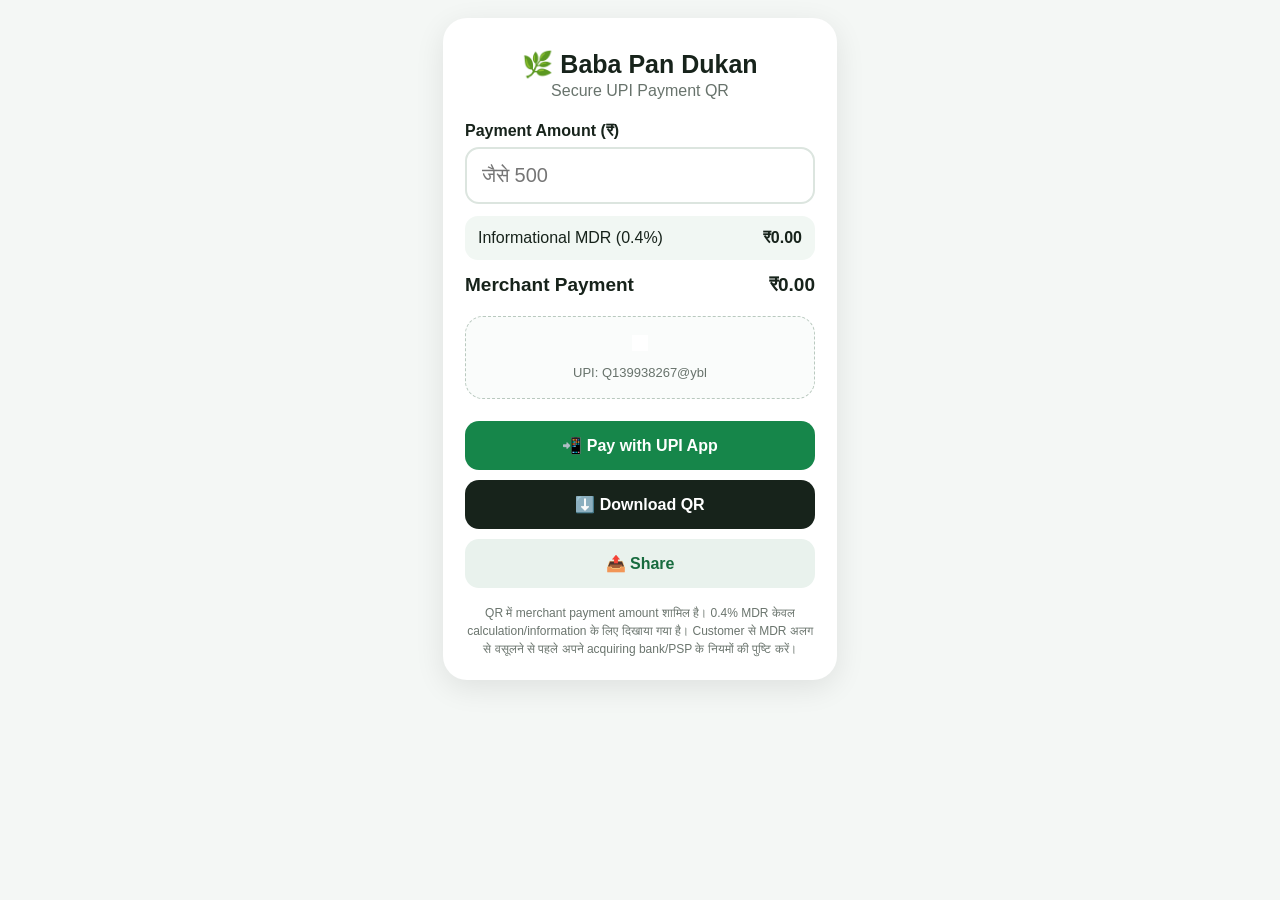
==== commit 46b3c3bc: "Rename Baba-Pan-Dukan-Payment-QR.html to index.html" ====
--- a/index.html
+++ b/index.html
@@ -3,525 +3,126 @@
 <head>
 <meta charset="UTF-8">
 <meta name="viewport" content="width=device-width, initial-scale=1.0">
-<title>Baba Pan Dukan | पान मेन्यू</title>
-<link rel="preconnect" href="https://fonts.googleapis.com">
-<link href="https://fonts.googleapis.com/css2?family=Playfair+Display:wght@600;700&family=Work+Sans:wght@400;500;600;700&display=swap" rel="stylesheet">
+<title>Baba Pan Dukan - Payment QR</title>
 <style>
-  :root{
-    --dark-green:#0F2E1D;
-    --mid-green:#1C4A2E;
-    --gold:#D4AF37;
-    --gold2:#E4B94F;
-    --maroon:#6E1423;
-    --cream:#FFF8E7;
-    --line: rgba(228,185,79,0.25);
-  }
-  *{box-sizing:border-box; margin:0; padding:0;}
-  body{
-    background:var(--dark-green);
-    background-image: radial-gradient(circle at 20% 0%, rgba(228,185,79,0.08), transparent 40%);
-    color:var(--cream);
-    font-family:'Work Sans', sans-serif;
-    -webkit-font-smoothing:antialiased;
-    min-height:100vh;
-    padding-bottom:30px;
-  }
-  .wrap{max-width:460px; margin:0 auto; padding:0 18px;}
-
-  /* HEADER */
-  header{
-    padding:22px 18px 18px;
-    text-align:center;
-    position:relative;
-  }
-  .logo-img{
-    width:92px; height:92px;
-    border-radius:50%;
-    object-fit:cover;
-    border:3px solid var(--gold2);
-    box-shadow:0 4px 18px rgba(0,0,0,0.4);
-    margin-bottom:10px;
-  }
-  h1.shop-name{
-    font-family:'Playfair Display', serif;
-    font-size:26px;
-    font-weight:700;
-    color:var(--gold2);
-    letter-spacing:0.3px;
-  }
-  .tagline{
-    font-size:12.5px;
-    color:#E8D9A8;
-    margin-top:4px;
-    letter-spacing:0.2px;
-  }
-  .addr-line{
-    font-size:11.5px;
-    color:#B8C9BC;
-    margin-top:8px;
-    line-height:1.5;
-  }
-
-  /* CART BUTTON */
-  .cart-btn{
-    position:fixed;
-    top:16px; right:16px;
-    background:var(--maroon);
-    border:2px solid var(--gold2);
-    color:var(--cream);
-    width:46px; height:46px;
-    border-radius:50%;
-    display:flex; align-items:center; justify-content:center;
-    font-size:20px;
-    cursor:pointer;
-    z-index:50;
-    box-shadow:0 4px 14px rgba(0,0,0,0.4);
-  }
-  .cart-count{
-    position:absolute;
-    top:-4px; right:-4px;
-    background:var(--gold2);
-    color:var(--dark-green);
-    font-size:11px;
-    font-weight:700;
-    width:20px; height:20px;
-    border-radius:50%;
-    display:flex; align-items:center; justify-content:center;
-  }
-
-  /* CARD STACK */
-  .stage{
-    position:relative;
-    height:420px;
-    margin:22px 0 14px;
-    touch-action:pan-y;
-  }
-  .card{
-    position:absolute;
-    inset:0;
-    background:linear-gradient(160deg, #16391F, #0F2E1D);
-    border:1.5px solid var(--line);
-    border-radius:24px;
-    padding:26px 22px 22px;
-    display:flex;
-    flex-direction:column;
-    align-items:center;
-    text-align:center;
-    box-shadow:0 12px 30px rgba(0,0,0,0.45);
-    transition:transform 0.28s ease, opacity 0.28s ease;
-    user-select:none;
-    cursor:grab;
-  }
-  .card.dragging{ transition:none; cursor:grabbing; }
-  .icon-circle{
-    width:130px; height:130px;
-    border-radius:50%;
-    display:flex; align-items:center; justify-content:center;
-    font-size:58px;
-    margin-bottom:18px;
-    box-shadow: inset 0 0 0 3px rgba(228,185,79,0.35);
-  }
-  .item-name{
-    font-family:'Playfair Display', serif;
-    font-size:23px;
-    font-weight:700;
-    color:var(--gold2);
-    margin-bottom:8px;
-  }
-  .item-desc{
-    font-size:13px;
-    color:#D9E2DA;
-    line-height:1.55;
-    margin-bottom:16px;
-    max-width:280px;
-  }
-  .item-price{
-    font-family:'Playfair Display', serif;
-    font-size:22px;
-    font-weight:700;
-    color:var(--cream);
-    margin-bottom:20px;
-  }
-  .like-btn{
-    background:var(--maroon);
-    border:2px solid var(--gold2);
-    color:var(--cream);
-    padding:10px 26px;
-    border-radius:999px;
-    font-size:14px;
-    font-weight:600;
-    font-family:'Work Sans';
-    cursor:pointer;
-    display:flex; align-items:center; gap:8px;
-  }
-  .like-btn.added{
-    background:var(--gold2);
-    color:var(--dark-green);
-    border-color:var(--gold2);
-  }
-  .heart-ic{ font-size:17px; }
-
-  /* NAV */
-  .nav-row{
-    display:flex;
-    align-items:center;
-    justify-content:center;
-    gap:22px;
-    margin-bottom:8px;
-  }
-  .nav-btn{
-    width:42px; height:42px;
-    border-radius:50%;
-    background:var(--mid-green);
-    border:1.5px solid var(--line);
-    color:var(--gold2);
-    font-size:18px;
-    display:flex; align-items:center; justify-content:center;
-    cursor:pointer;
-  }
-  .dots{
-    display:flex;
-    gap:6px;
-  }
-  .dot{
-    width:6px; height:6px;
-    border-radius:50%;
-    background:rgba(228,185,79,0.3);
-  }
-  .dot.active{ background:var(--gold2); width:16px; border-radius:4px; }
-
-  .swipe-hint{
-    text-align:center;
-    font-size:11.5px;
-    color:#A6B7AA;
-    margin-bottom:20px;
-  }
-
-  footer{
-    text-align:center;
-    padding:18px 20px 4px;
-    border-top:1px solid var(--line);
-    margin-top:10px;
-  }
-  footer .addr{
-    font-size:11.5px;
-    color:#A6B7AA;
-    line-height:1.6;
-  }
-  footer .heart-line{ color:var(--gold2); margin-top:6px; font-size:12px; }
-
-  /* CART MODAL */
-  .overlay{
-    position:fixed; inset:0;
-    background:rgba(0,0,0,0.6);
-    z-index:100;
-    display:none;
-    align-items:flex-end;
-  }
-  .overlay.open{ display:flex; }
-  .sheet{
-    background:var(--dark-green);
-    border-top:2px solid var(--gold2);
-    border-radius:22px 22px 0 0;
-    width:100%;
-    max-width:460px;
-    margin:0 auto;
-    padding:20px 20px 26px;
-    max-height:78vh;
-    overflow-y:auto;
-  }
-  .sheet-title{
-    font-family:'Playfair Display';
-    font-size:19px;
-    color:var(--gold2);
-    font-weight:700;
-    margin-bottom:14px;
-    display:flex;
-    justify-content:space-between;
-    align-items:center;
-  }
-  .close-x{ font-size:20px; cursor:pointer; color:#D9E2DA; }
-  .cart-item{
-    display:flex;
-    justify-content:space-between;
-    align-items:center;
-    padding:10px 0;
-    border-bottom:1px solid var(--line);
-    font-size:14px;
-  }
-  .cart-item .ci-name{ color:var(--cream); font-weight:500; }
-  .cart-item .ci-price{ color:var(--gold2); font-weight:600; margin-left:10px; }
-  .remove-x{
-    background:none; border:none; color:#C77;
-    font-size:13px; cursor:pointer; margin-left:10px;
-  }
-  .cart-empty{
-    text-align:center;
-    color:#A6B7AA;
-    font-size:13.5px;
-    padding:26px 10px;
-  }
-  .cart-total{
-    display:flex;
-    justify-content:space-between;
-    font-family:'Playfair Display';
-    font-size:17px;
-    font-weight:700;
-    color:var(--cream);
-    margin:14px 0 16px;
-    padding-top:10px;
-    border-top:1.5px solid var(--gold2);
-  }
-  .wa-btn{
-    width:100%;
-    background:#25D366;
-    color:#0b3d1f;
-    border:none;
-    padding:14px;
-    border-radius:14px;
-    font-size:15px;
-    font-weight:700;
-    font-family:'Work Sans';
-    cursor:pointer;
-    display:flex; align-items:center; justify-content:center; gap:8px;
-  }
-  .wa-btn[disabled]{ opacity:0.4; }
+*{box-sizing:border-box}
+body{margin:0;font-family:Arial,Helvetica,sans-serif;background:#f4f7f5;color:#17231b}
+.container{max-width:430px;margin:auto;padding:18px}
+.card{background:#fff;border-radius:24px;padding:22px;box-shadow:0 8px 30px rgba(0,0,0,.09)}
+.logo{width:76px;height:76px;border-radius:50%;margin:auto;display:block;object-fit:cover}
+h1{text-align:center;margin:10px 0 3px;font-size:25px}
+.sub{text-align:center;color:#68736c;margin-bottom:22px}
+label{font-weight:700;display:block;margin:12px 0 7px}
+input{width:100%;padding:15px;border:2px solid #dce5df;border-radius:14px;font-size:20px;outline:none}
+input:focus{border-color:#18864b}
+.mdr{display:flex;justify-content:space-between;background:#f1f7f3;padding:13px;border-radius:13px;margin-top:12px}
+.total{display:flex;justify-content:space-between;font-size:19px;font-weight:800;margin-top:14px}
+.qrbox{text-align:center;margin:20px 0 12px;padding:18px;border:1px dashed #b9c9bf;border-radius:18px;background:#fafcfb}
+#qrcode{display:inline-block;padding:8px;background:#fff}
+#qrcode img{display:block;margin:auto}
+.upi{font-size:13px;color:#68736c;word-break:break-all;margin-top:10px}
+button{width:100%;border:0;border-radius:14px;padding:15px;margin-top:10px;font-size:16px;font-weight:800;cursor:pointer}
+.green{background:#16864a;color:#fff}
+.dark{background:#17231b;color:#fff}
+.light{background:#e9f2ed;color:#176b3e}
+.note{font-size:12px;line-height:1.5;color:#6b756e;margin-top:16px;text-align:center}
+.success{display:none;text-align:center;color:#16864a;font-weight:700;margin-top:10px}
 </style>
 </head>
 <body>
+<div class="container">
+  <div class="card">
+    <img class="logo" src="logo.png" alt="Baba Pan Dukan Logo" onerror="this.style.display='none'">
+    <h1>🌿 Baba Pan Dukan</h1>
+    <div class="sub">Secure UPI Payment QR</div>
 
-<div class="cart-btn" id="cartBtn">
-  🛒
-  <div class="cart-count" id="cartCount" style="display:none;">0</div>
-</div>
+    <label for="amount">Payment Amount (₹)</label>
+    <input id="amount" type="number" inputmode="decimal" min="1" step="0.01" placeholder="जैसे 500" oninput="generateQR()">
 
-<div class="wrap">
-  <header>
-    <img class="logo-img" src="[data-uri]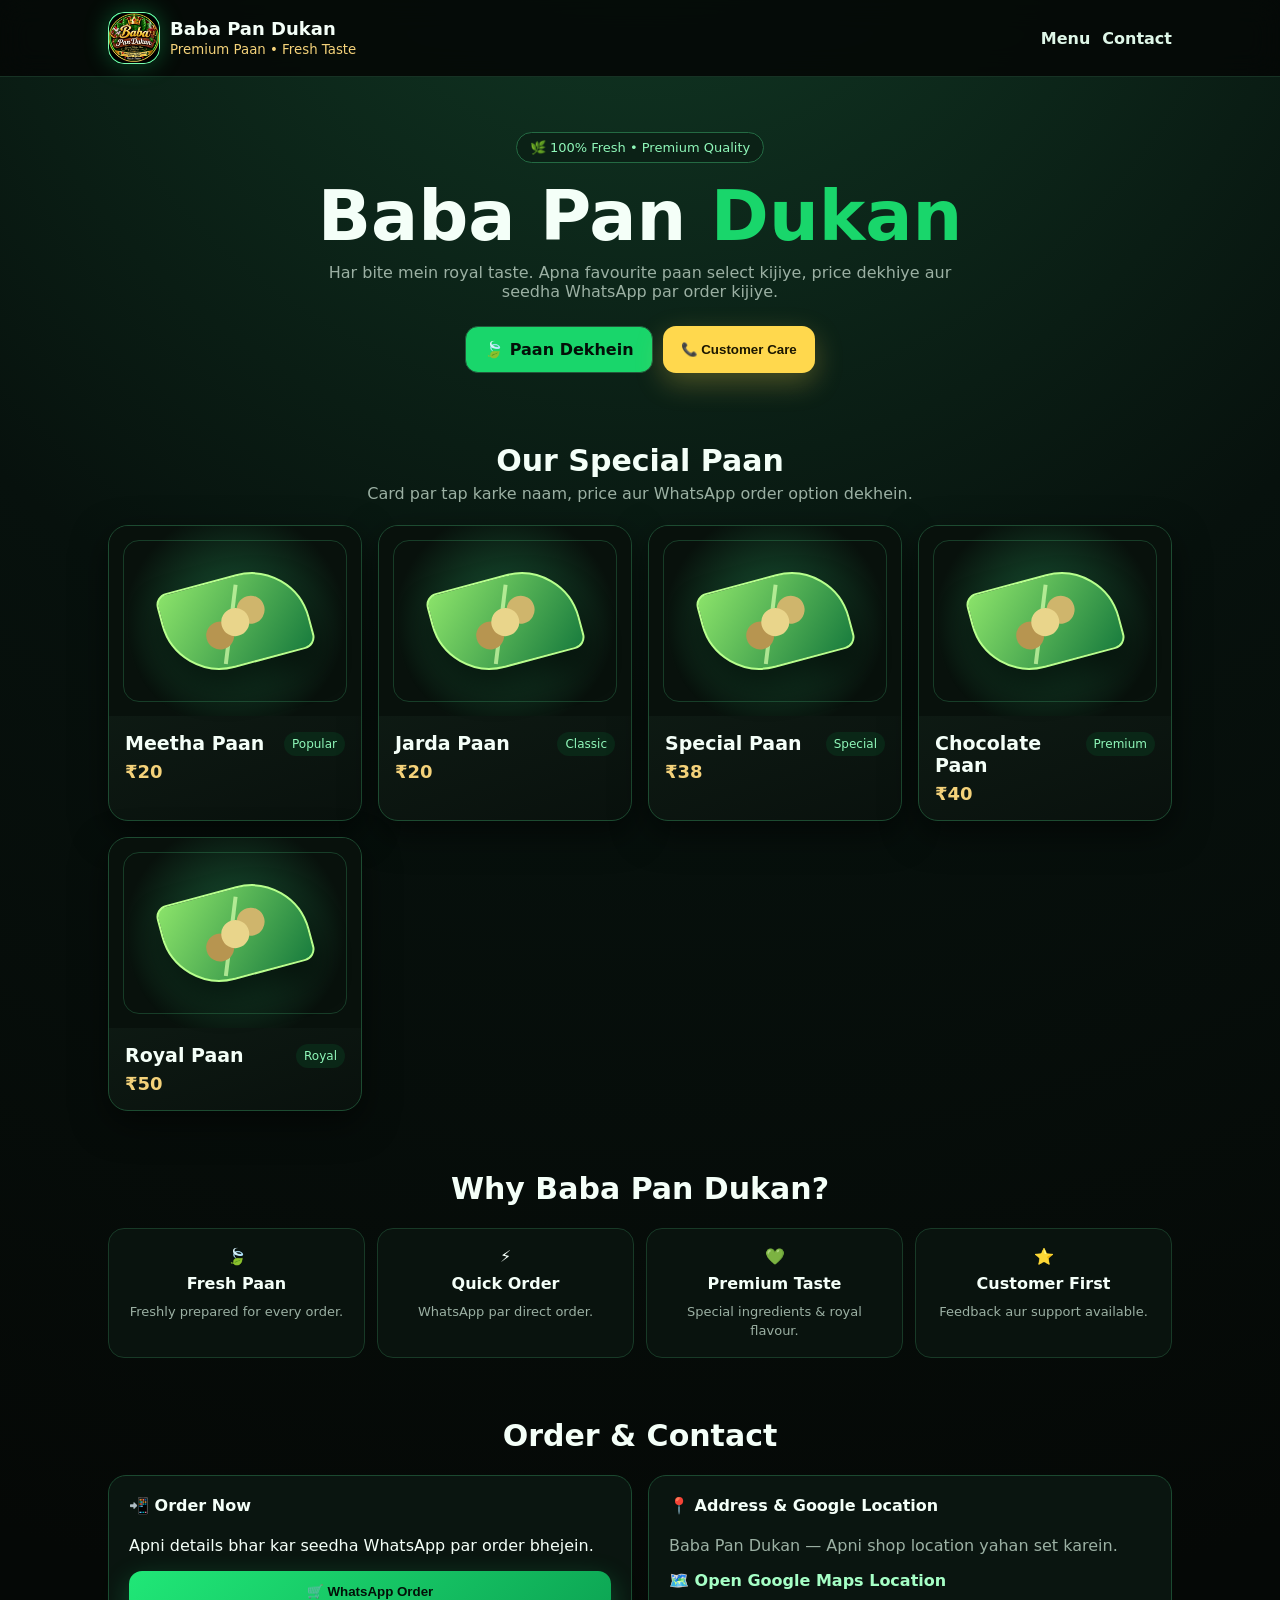
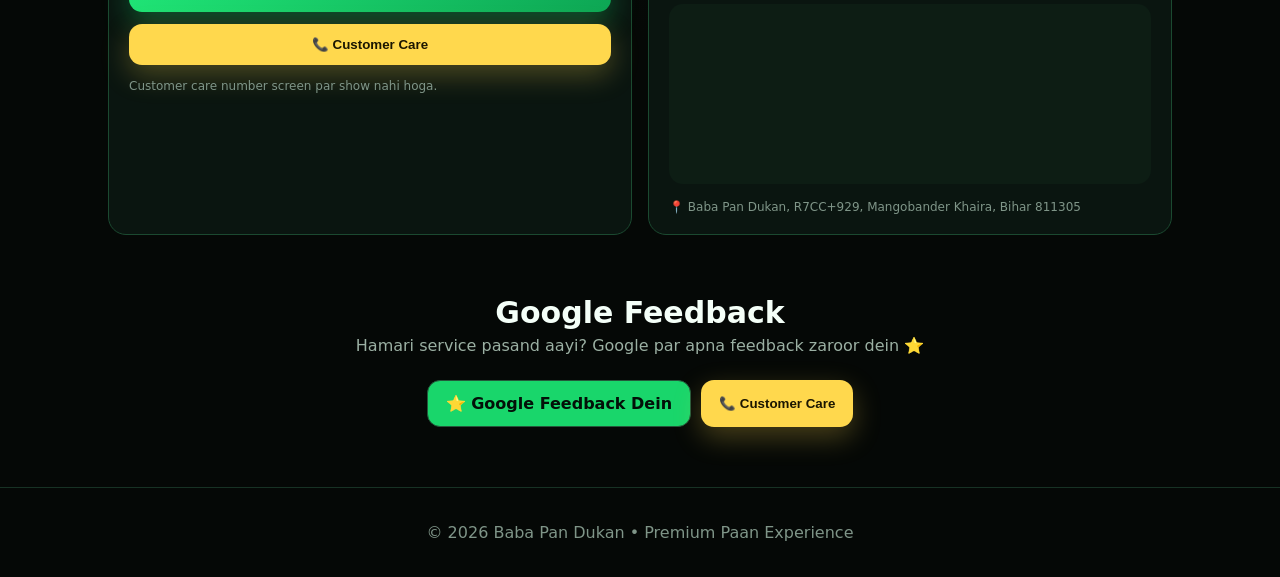
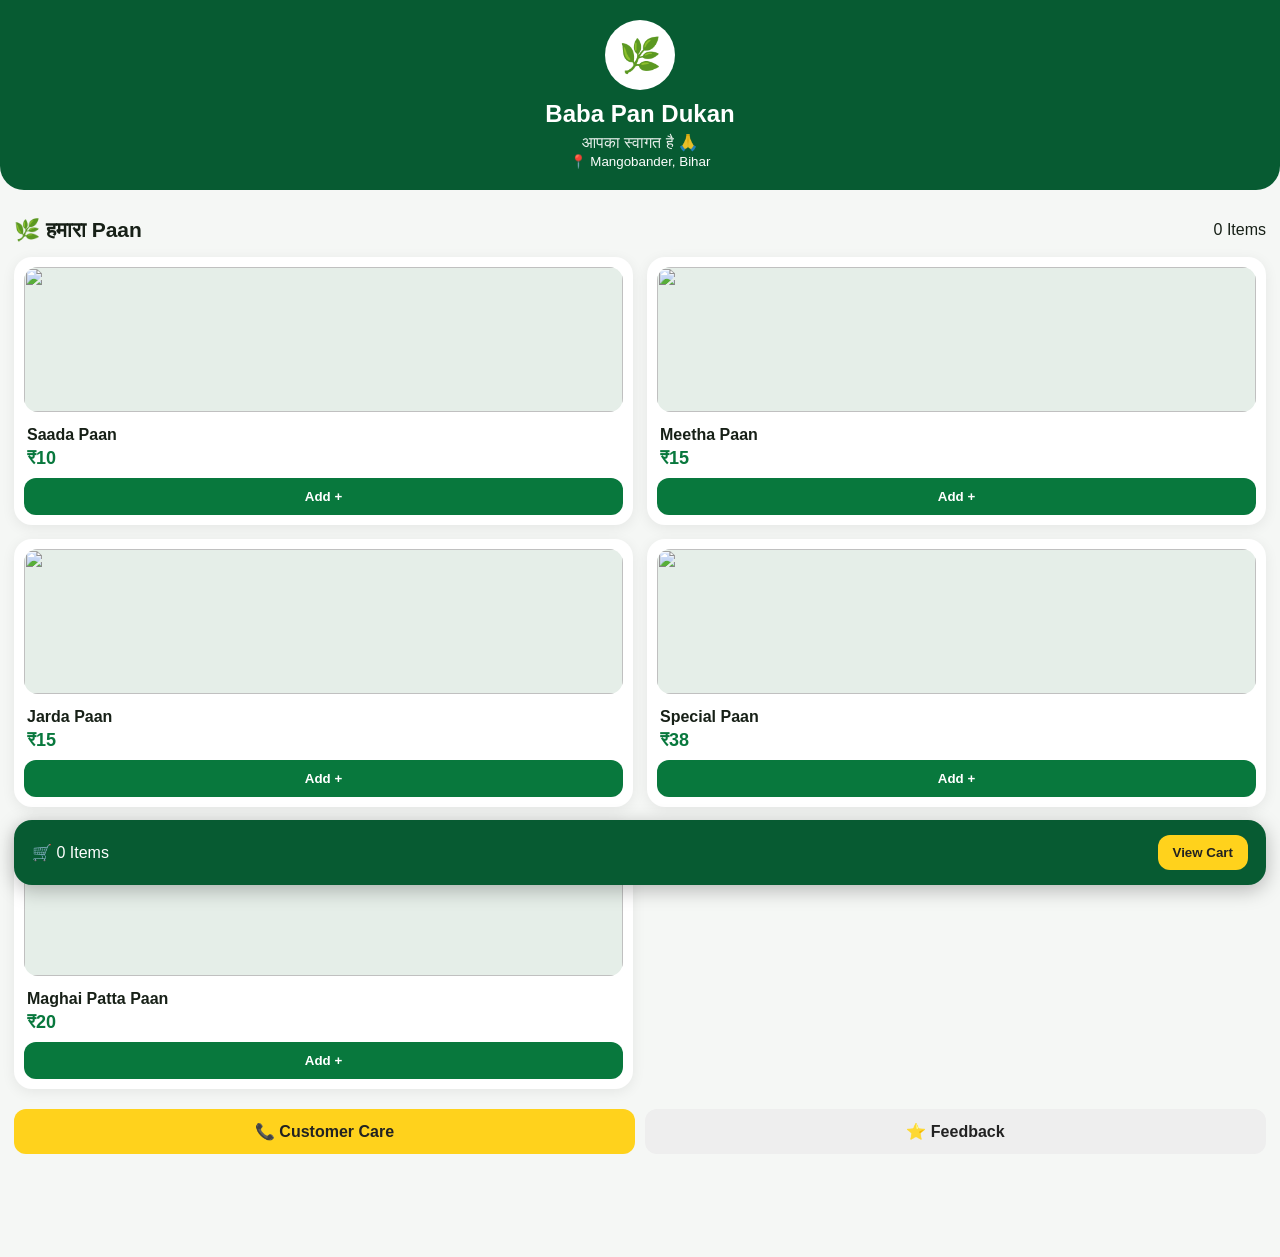
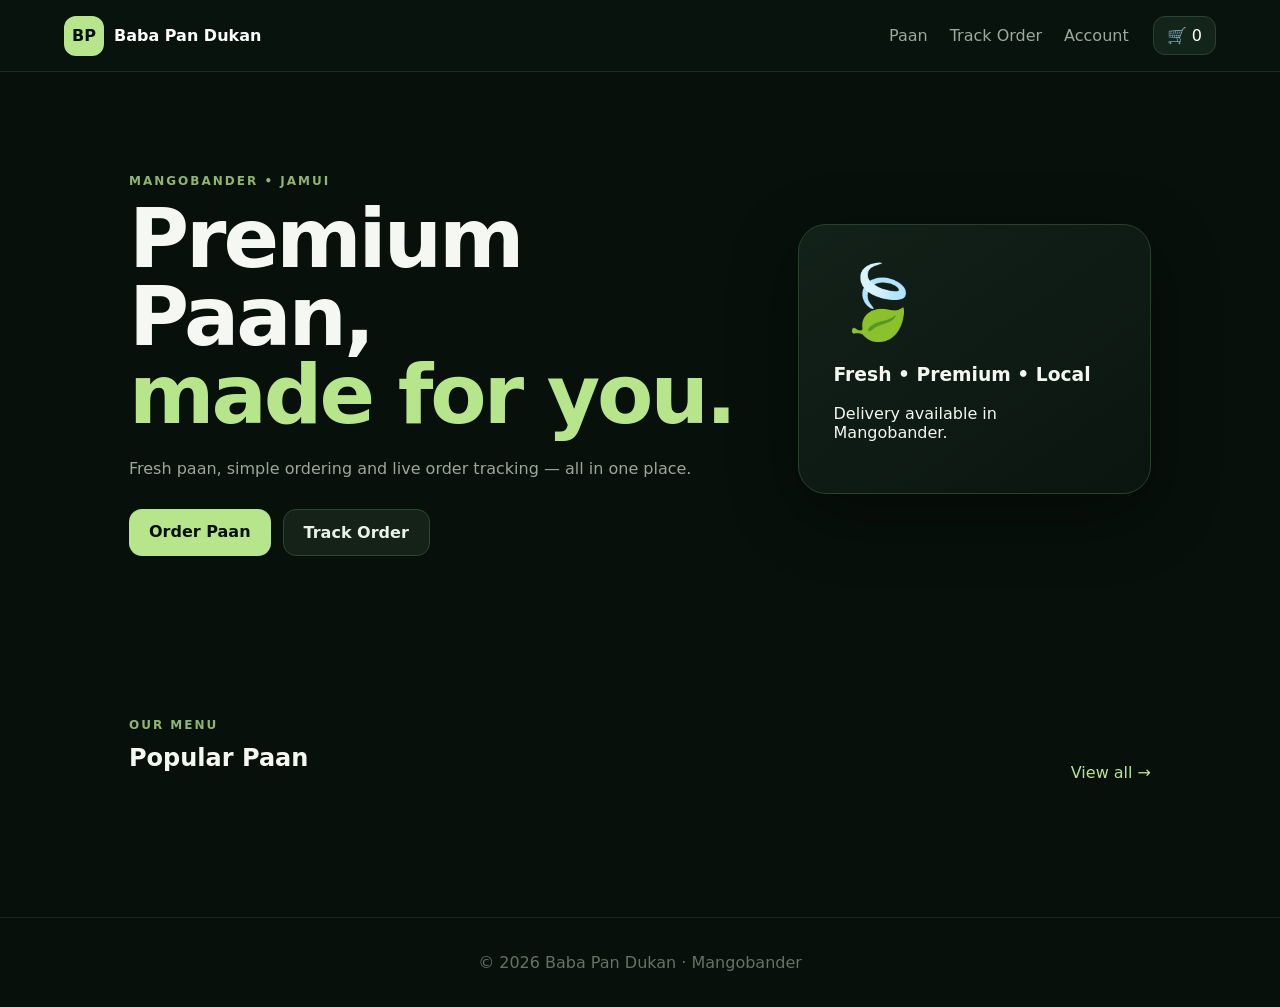
